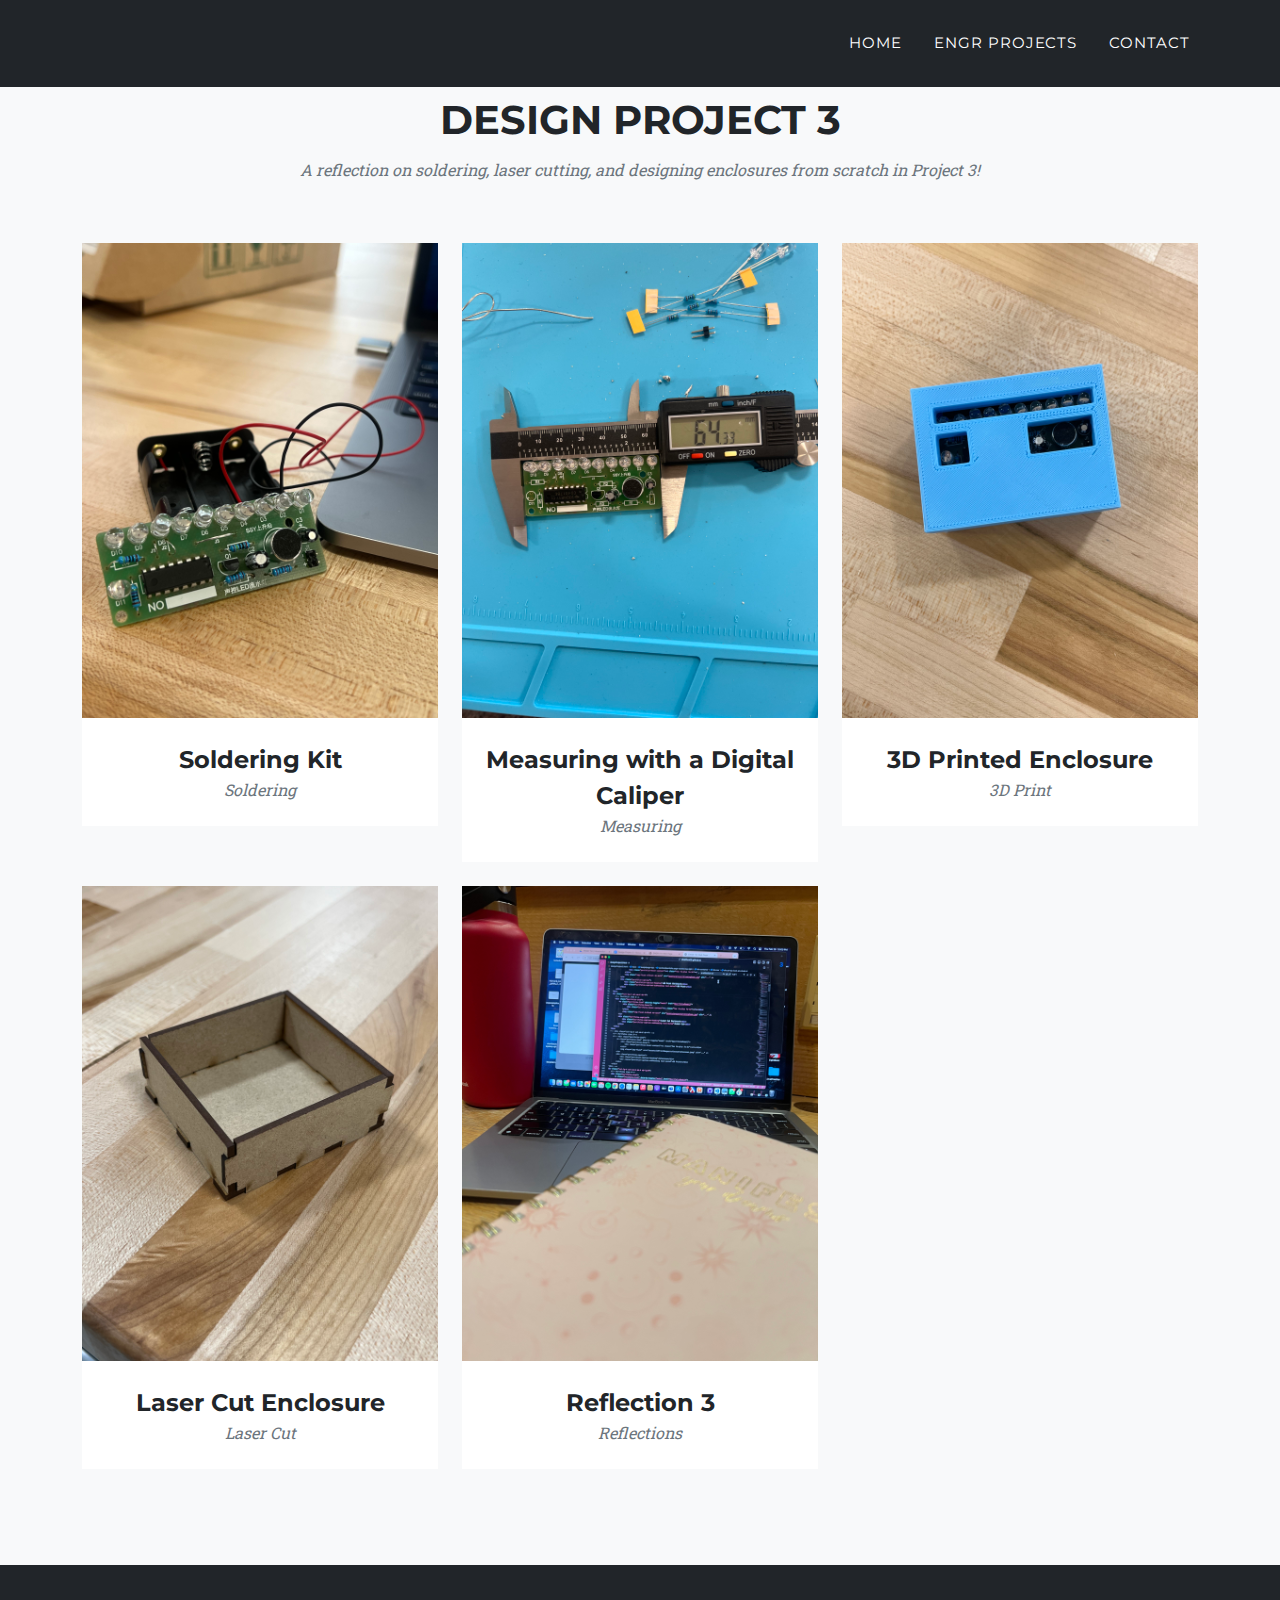
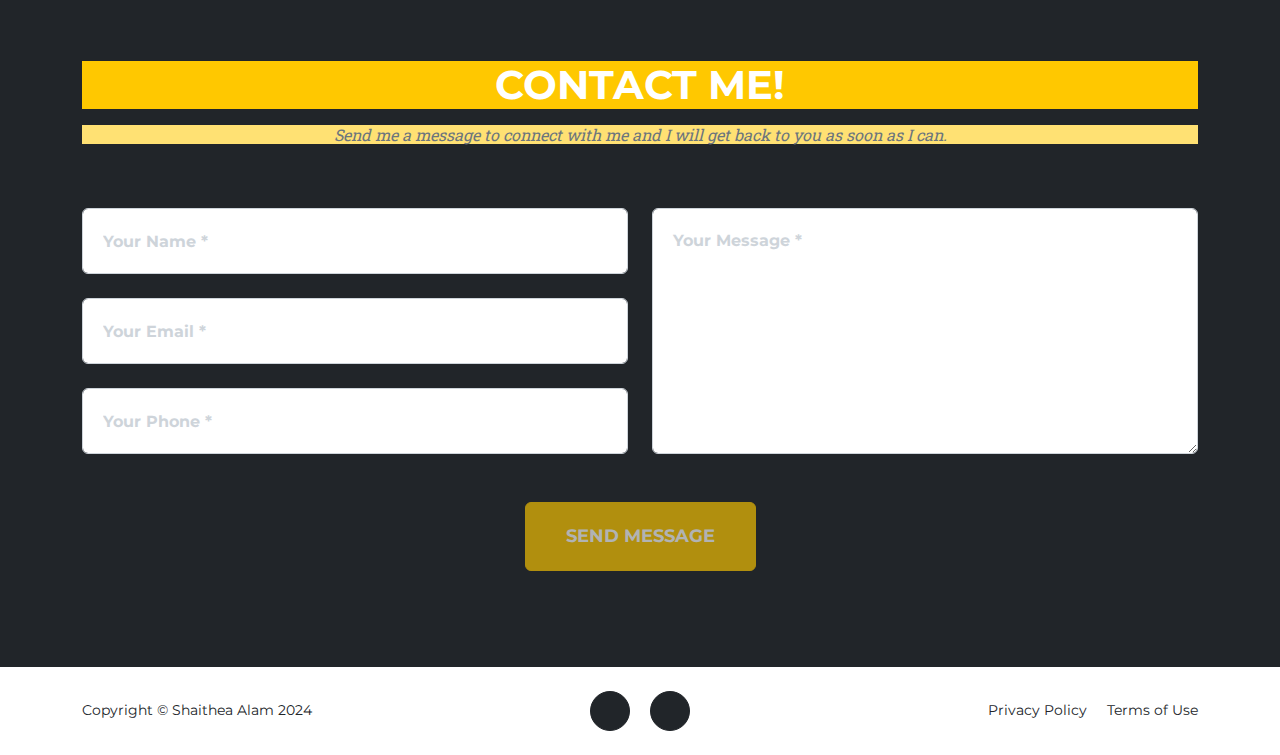
==== designProject3.html @ 8dd521aa "uploading Design Project 3 and reflection" ====
<!DOCTYPE html>
<html lang="en">

<head>
    <meta charset="utf-8" />
    <meta name="viewport" content="width=device-width, initial-scale=1, shrink-to-fit=no" />
    <meta name="description" content="" />
    <meta name="author" content="" />
    <title>ENGR 11A Web Page</title>
    <!-- Favicon-->
    <link rel="icon" type="image/x-icon" href="assets/favicon.ico" />
    <!-- Font Awesome icons (free version)-->
    <script src="https://use.fontawesome.com/releases/v6.3.0/js/all.js" crossorigin="anonymous"></script>
    <!-- Google fonts-->
    <link href="https://fonts.googleapis.com/css?family=Montserrat:400,700" rel="stylesheet" type="text/css" />
    <link href="https://fonts.googleapis.com/css?family=Roboto+Slab:400,100,300,700" rel="stylesheet" type="text/css" />
    <!-- Core theme CSS (includes Bootstrap)-->
    <link href="css/styles.css" rel="stylesheet" />
</head>

<body id="page-top">
    <!-- Navigation-->
    <nav class="navbar navbar-expand-lg navbar-dark fixed-top" id="mainNav" style="background-color:#212529">
        <div class="container">
            <!-- <a class="navbar-brand" href="#page-top"><img src="assets/img/navbar-logo.svg" alt="..."/></a> -->
            <a class="nameLogo nav-item nav-link" href="index.html">Shaithea Alam</a>
            <button class="navbar-toggler" type="button" data-bs-toggle="collapse" data-bs-target="#navbarResponsive"
                aria-controls="navbarResponsive" aria-expanded="false" aria-label="Toggle navigation">
                Menu
                <i class="fas fa-bars ms-1"></i>
            </button>
            <div class="collapse navbar-collapse" id="navbarResponsive">
                <ul class="navbar-nav text-uppercase ms-auto py-4 py-lg-0">
                    <li class="nav-item"><a class="nav-link" href="index.html">Home</a></li>
                    <li class="nav-item"><a class="nav-link" href="projectsPage.html">ENGR Projects</a></li>
                    <!-- <li class="nav-item"><a class="nav-link" href="#about">About</a></li> -->
                    <!-- <li class="nav-item"><a class="nav-link" href="#team">Team</a></li> -->
                    <li class="nav-item"><a class="nav-link" href="#contact">Contact</a></li>
                </ul>
            </div>
        </div>
    </nav>
    <!-- Masthead-->
    <!-- <header class="masthead"> -->
    <!-- <div class="container">
                <div class="masthead-subheading">Welcome To Shaithea's Page!</div>
                <div class="masthead-heading text-uppercase">It's Nice To Meet You</div>
                <a class="btn btn-primary btn-xl text-uppercase" href="#services">Learn More About Me!</a>
            </div> -->
    <!-- </header> -->

    <!-- Portfolio Grid-->
    <section class="page-section bg-light" id="portfolio">
        <div class="container">
            <div class="text-center">
                <h2 class="section-heading text-uppercase">Design Project 3</h2>
                <h3 class="section-subheading text-muted">A reflection on soldering, laser cutting, and designing
                    enclosures from scratch in Project 3!</h3>
            </div>
            <div class="row">
                <div class="col-lg-4 col-sm-6 mb-4">
                    <!-- Portfolio item 1-->
                    <div class="portfolio-item">
                        <a class="portfolio-link" data-bs-toggle="modal" href="#portfolioModal1">
                            <div class="portfolio-hover">
                                <div class="portfolio-hover-content"><i class="fas fa-plus fa-3x"></i></div>
                            </div>
                            <img class="img-fluid d-block mx-auto" src="assets/project3/solderedKit.jpeg" alt="..." />
                        </a>
                        <div class="portfolio-caption">
                            <div class="portfolio-caption-heading">Soldering Kit</div>
                            <div class="portfolio-caption-subheading text-muted">Soldering</div>
                        </div>
                    </div>
                </div>
                <div class="col-lg-4 col-sm-6 mb-4">
                    <!-- Portfolio item 3-->
                    <div class="portfolio-item">
                        <a class="portfolio-link" data-bs-toggle="modal" href="#portfolioModal3">
                            <div class="portfolio-hover">
                                <div class="portfolio-hover-content"><i class="fas fa-plus fa-3x"></i></div>
                            </div>
                            <img class="img-fluid" src="/assets/project3/kitLength.jpeg" alt="..." />
                        </a>
                        <div class="portfolio-caption">
                            <div class="portfolio-caption-heading">Measuring with a Digital Caliper</div>
                            <div class="portfolio-caption-subheading text-muted">Measuring</div>
                        </div>
                    </div>
                </div>
                <div class="col-lg-4 col-sm-6 mb-4">
                    <!-- Portfolio item 2-->
                    <div class="portfolio-item">
                        <a class="portfolio-link" data-bs-toggle="modal" href="#portfolioModal2">
                            <div class="portfolio-hover">
                                <div class="portfolio-hover-content"><i class="fas fa-plus fa-3x"></i></div>
                            </div>
                            <img class="img-fluid d-block mx-auto" src="assets/project3/3dBox.jpeg" alt="..." />
                        </a>
                        <div class="portfolio-caption">
                            <div class="portfolio-caption-heading">3D Printed Enclosure</div>
                            <div class="portfolio-caption-subheading text-muted">3D Print</div>
                        </div>
                    </div>
                </div>

                <div class="col-lg-4 col-sm-6 mb-4 mb-lg-0">
                    <!-- Portfolio item 4-->
                    <div class="portfolio-item">
                        <a class="portfolio-link" data-bs-toggle="modal" href="#portfolioModal4">
                            <div class="portfolio-hover">
                                <div class="portfolio-hover-content"><i class="fas fa-plus fa-3x"></i></div>
                            </div>
                            <img class="img-fluid" src="assets/project3/laserCutBox.jpeg" alt="..." />
                        </a>
                        <div class="portfolio-caption">
                            <div class="portfolio-caption-heading">Laser Cut Enclosure</div>
                            <div class="portfolio-caption-subheading text-muted">Laser Cut</div>
                        </div>
                    </div>
                </div>
                <div class="col-lg-4 col-sm-6 mb-4 mb-sm-0">
                    <!-- Portfolio item 5-->
                    <div class="portfolio-item">
                        <a class="portfolio-link" data-bs-toggle="modal" href="#portfolioModal5">
                            <div class="portfolio-hover">
                                <div class="portfolio-hover-content"><i class="fas fa-plus fa-3x"></i></div>
                            </div>
                            <img class="img-fluid" src="/assets/reflections3.jpeg" alt="..." />
                        </a>
                        <div class="portfolio-caption">
                            <div class="portfolio-caption-heading">Reflection 3</div>
                            <div class="portfolio-caption-subheading text-muted">Reflections</div>
                        </div>
                    </div>
                </div>
                <div class="col-lg-4 col-sm-6">
                    <!-- Portfolio item 6-->
                    <!-- <div class="portfolio-item">
                            <a class="portfolio-link" data-bs-toggle="modal" href="#portfolioModal6">
                                <div class="portfolio-hover">
                                    <div class="portfolio-hover-content"><i class="fas fa-plus fa-3x"></i></div>
                                </div>
                                <img class="img-fluid" src="/assets/comingSoon.jpg" alt="..." />
                            </a>
                            <div class="portfolio-caption">
                                <div class="portfolio-caption-heading">Stay Tuned!</div>
                                <div class="portfolio-caption-subheading text-muted">__________</div>
                            </div>
                        </div> -->
                </div>
            </div>
        </div>
    </section>


    <!-- About-->
    <!-- <section class="page-section" id="about">
            <div class="container">
                <div class="text-center">
                    <h2 class="section-heading text-uppercase">About</h2>
                    <h3 class="section-subheading text-muted">Lorem ipsum dolor sit amet consectetur.</h3>
                </div>
                <ul class="timeline">
                    <li>
                        <div class="timeline-image"><img class="rounded-circle img-fluid" src="assets/img/about/1.jpg" alt="..." /></div>
                        <div class="timeline-panel">
                            <div class="timeline-heading">
                                <h4>2009-2011</h4>
                                <h4 class="subheading">Our Humble Beginnings</h4>
                            </div>
                            <div class="timeline-body"><p class="text-muted">Lorem ipsum dolor sit amet, consectetur adipisicing elit. Sunt ut voluptatum eius sapiente, totam reiciendis temporibus qui quibusdam, recusandae sit vero unde, sed, incidunt et ea quo dolore laudantium consectetur!</p></div>
                        </div>
                    </li>
                    <li class="timeline-inverted">
                        <div class="timeline-image"><img class="rounded-circle img-fluid" src="assets/img/about/2.jpg" alt="..." /></div>
                        <div class="timeline-panel">
                            <div class="timeline-heading">
                                <h4>March 2011</h4>
                                <h4 class="subheading">An Agency is Born</h4>
                            </div>
                            <div class="timeline-body"><p class="text-muted">Lorem ipsum dolor sit amet, consectetur adipisicing elit. Sunt ut voluptatum eius sapiente, totam reiciendis temporibus qui quibusdam, recusandae sit vero unde, sed, incidunt et ea quo dolore laudantium consectetur!</p></div>
                        </div>
                    </li>
                    <li>
                        <div class="timeline-image"><img class="rounded-circle img-fluid" src="assets/img/about/3.jpg" alt="..." /></div>
                        <div class="timeline-panel">
                            <div class="timeline-heading">
                                <h4>December 2015</h4>
                                <h4 class="subheading">Transition to Full Service</h4>
                            </div>
                            <div class="timeline-body"><p class="text-muted">Lorem ipsum dolor sit amet, consectetur adipisicing elit. Sunt ut voluptatum eius sapiente, totam reiciendis temporibus qui quibusdam, recusandae sit vero unde, sed, incidunt et ea quo dolore laudantium consectetur!</p></div>
                        </div>
                    </li>
                    <li class="timeline-inverted">
                        <div class="timeline-image"><img class="rounded-circle img-fluid" src="assets/img/about/4.jpg" alt="..." /></div>
                        <div class="timeline-panel">
                            <div class="timeline-heading">
                                <h4>July 2020</h4>
                                <h4 class="subheading">Phase Two Expansion</h4>
                            </div>
                            <div class="timeline-body"><p class="text-muted">Lorem ipsum dolor sit amet, consectetur adipisicing elit. Sunt ut voluptatum eius sapiente, totam reiciendis temporibus qui quibusdam, recusandae sit vero unde, sed, incidunt et ea quo dolore laudantium consectetur!</p></div>
                        </div>
                    </li>
                    <li class="timeline-inverted">
                        <div class="timeline-image">
                            <h4>
                                Be Part
                                <br />
                                Of Our
                                <br />
                                Story!
                            </h4>
                        </div>
                    </li>
                </ul>
            </div>
        </section> -->
    <!-- Team-->
    <!-- <section class="page-section bg-light" id="team">
            <div class="container">
                <div class="text-center">
                    <h2 class="section-heading text-uppercase">Our Amazing Team</h2>
                    <h3 class="section-subheading text-muted">Lorem ipsum dolor sit amet consectetur.</h3>
                </div>
                <div class="row">
                    <div class="col-lg-4">
                        <div class="team-member">
                            <img class="mx-auto rounded-circle" src="assets/img/team/1.jpg" alt="..." />
                            <h4>Parveen Anand</h4>
                            <p class="text-muted">Lead Designer</p>
                            <a class="btn btn-dark btn-social mx-2" href="#!" aria-label="Parveen Anand Twitter Profile"><i class="fab fa-twitter"></i></a>
                            <a class="btn btn-dark btn-social mx-2" href="#!" aria-label="Parveen Anand Facebook Profile"><i class="fab fa-facebook-f"></i></a>
                            <a class="btn btn-dark btn-social mx-2" href="#!" aria-label="Parveen Anand LinkedIn Profile"><i class="fab fa-linkedin-in"></i></a>
                        </div>
                    </div>
                    <div class="col-lg-4">
                        <div class="team-member">
                            <img class="mx-auto rounded-circle" src="assets/img/team/2.jpg" alt="..." />
                            <h4>Diana Petersen</h4>
                            <p class="text-muted">Lead Marketer</p>
                            <a class="btn btn-dark btn-social mx-2" href="#!" aria-label="Diana Petersen Twitter Profile"><i class="fab fa-twitter"></i></a>
                            <a class="btn btn-dark btn-social mx-2" href="#!" aria-label="Diana Petersen Facebook Profile"><i class="fab fa-facebook-f"></i></a>
                            <a class="btn btn-dark btn-social mx-2" href="#!" aria-label="Diana Petersen LinkedIn Profile"><i class="fab fa-linkedin-in"></i></a>
                        </div>
                    </div>
                    <div class="col-lg-4">
                        <div class="team-member">
                            <img class="mx-auto rounded-circle" src="assets/img/team/3.jpg" alt="..." />
                            <h4>Larry Parker</h4>
                            <p class="text-muted">Lead Developer</p>
                            <a class="btn btn-dark btn-social mx-2" href="#!" aria-label="Larry Parker Twitter Profile"><i class="fab fa-twitter"></i></a>
                            <a class="btn btn-dark btn-social mx-2" href="#!" aria-label="Larry Parker Facebook Profile"><i class="fab fa-facebook-f"></i></a>
                            <a class="btn btn-dark btn-social mx-2" href="#!" aria-label="Larry Parker LinkedIn Profile"><i class="fab fa-linkedin-in"></i></a>
                        </div>
                    </div>
                </div>
                <div class="row">
                    <div class="col-lg-8 mx-auto text-center"><p class="large text-muted">Lorem ipsum dolor sit amet, consectetur adipisicing elit. Aut eaque, laboriosam veritatis, quos non quis ad perspiciatis, totam corporis ea, alias ut unde.</p></div>
                </div>
            </div>
        </section> -->


    <!-- Clients-->
    <!-- <div class="py-5">
            <div class="container">
                <div class="row align-items-center">
                    <div class="col-md-3 col-sm-6 my-3">
                        <a href="#!"><img class="img-fluid img-brand d-block mx-auto" src="assets/img/logos/microsoft.svg" alt="..." aria-label="Microsoft Logo" /></a>
                    </div>
                    <div class="col-md-3 col-sm-6 my-3">
                        <a href="#!"><img class="img-fluid img-brand d-block mx-auto" src="assets/img/logos/google.svg" alt="..." aria-label="Google Logo" /></a>
                    </div>
                    <div class="col-md-3 col-sm-6 my-3">
                        <a href="#!"><img class="img-fluid img-brand d-block mx-auto" src="assets/img/logos/facebook.svg" alt="..." aria-label="Facebook Logo" /></a>
                    </div>
                    <div class="col-md-3 col-sm-6 my-3">
                        <a href="#!"><img class="img-fluid img-brand d-block mx-auto" src="assets/img/logos/ibm.svg" alt="..." aria-label="IBM Logo" /></a>
                    </div>
                </div>
            </div>
        </div> -->
    <!-- Contact-->
    <section class="page-section" id="contact">
        <div class="container">
            <div class="text-center">
                <h2 class="section-heading text-uppercase" style="background-color: #ffc800">Contact Me!</h2>
                <h3 class="section-subheading text-muted" style="background-color: #FFE173">Send me a message to connect
                    with me and I will get back to you as soon as I can.</h3>
            </div>
            <!-- * * * * * * * * * * * * * * *-->
            <!-- * * SB Forms Contact Form * *-->
            <!-- * * * * * * * * * * * * * * *-->
            <!-- This form is pre-integrated with SB Forms.-->
            <!-- To make this form functional, sign up at-->
            <!-- https://startbootstrap.com/solution/contact-forms-->
            <!-- to get an API token!-->
            <form id="contactForm" data-sb-form-api-token="API_TOKEN">
                <div class="row align-items-stretch mb-5">
                    <div class="col-md-6">
                        <div class="form-group">
                            <!-- Name input-->
                            <input class="form-control" id="name" type="text" placeholder="Your Name *"
                                data-sb-validations="required" />
                            <div class="invalid-feedback" data-sb-feedback="name:required">A name is required.</div>
                        </div>
                        <div class="form-group">
                            <!-- Email address input-->
                            <input class="form-control" id="email" type="email" placeholder="Your Email *"
                                data-sb-validations="required,email" />
                            <div class="invalid-feedback" data-sb-feedback="email:required">An email is required.</div>
                            <div class="invalid-feedback" data-sb-feedback="email:email">Email is not valid.</div>
                        </div>
                        <div class="form-group mb-md-0">
                            <!-- Phone number input-->
                            <input class="form-control" id="phone" type="tel" placeholder="Your Phone *"
                                data-sb-validations="required" />
                            <div class="invalid-feedback" data-sb-feedback="phone:required">A phone number is required.
                            </div>
                        </div>
                    </div>
                    <div class="col-md-6">
                        <div class="form-group form-group-textarea mb-md-0">
                            <!-- Message input-->
                            <textarea class="form-control" id="message" placeholder="Your Message *"
                                data-sb-validations="required"></textarea>
                            <div class="invalid-feedback" data-sb-feedback="message:required">A message is required.
                            </div>
                        </div>
                    </div>
                </div>
                <!-- Submit success message-->
                <!---->
                <!-- This is what your users will see when the form-->
                <!-- has successfully submitted-->
                <div class="d-none" id="submitSuccessMessage">
                    <div class="text-center text-white mb-3">
                        <div class="fw-bolder">Form submission successful!</div>
                        To activate this form, sign up at
                        <br />
                        <a
                            href="https://startbootstrap.com/solution/contact-forms">https://startbootstrap.com/solution/contact-forms</a>
                    </div>
                </div>
                <!-- Submit error message-->
                <!---->
                <!-- This is what your users will see when there is-->
                <!-- an error submitting the form-->
                <div class="d-none" id="submitErrorMessage">
                    <div class="text-center text-danger mb-3">Error sending message!</div>
                </div>
                <!-- Submit Button-->
                <div class="text-center"><button class="btn btn-primary btn-xl text-uppercase disabled"
                        id="submitButton" type="submit">Send Message</button></div>
            </form>
        </div>
    </section>
    <!-- Footer-->
    <footer class="footer py-4">
        <div class="container">
            <div class="row align-items-center">
                <div class="col-lg-4 text-lg-start">Copyright &copy; Shaithea Alam 2024</div>
                <div class="col-lg-4 my-3 my-lg-0">
                    <a class="btn btn-dark btn-social mx-2" href="https://github.com/shaithea05" aria-label="Twitter"><i
                            class="fab fa-github"></i></a>
                    <!-- <a class="btn btn-dark btn-social mx-2" href="#!" aria-label="Facebook"><i class="fab fa-facebook-f"></i></a> -->
                    <a class="btn btn-dark btn-social mx-2" href="https://www.linkedin.com/in/shaithea"
                        aria-label="LinkedIn"><i class="fab fa-linkedin-in"></i></a>
                </div>
                <div class="col-lg-4 text-lg-end">
                    <a class="link-dark text-decoration-none me-3" href="#!">Privacy Policy</a>
                    <a class="link-dark text-decoration-none" href="#!">Terms of Use</a>
                </div>
            </div>
        </div>
    </footer>


    <!-- Portfolio Modals-->
    <!-- Portfolio item 1 modal popup-->
    <div class="portfolio-modal modal fade" id="portfolioModal1" tabindex="-1" role="dialog" aria-hidden="true">
        <div class="modal-dialog">
            <div class="modal-content">
                <div class="close-modal" data-bs-dismiss="modal"><img src="assets/img/close-icon.svg"
                        alt="Close modal" /></div>
                <div class="container">
                    <div class="row justify-content-center">
                        <div class="col-lg-8">
                            <div class="modal-body">
                                <!-- Project details-->
                                <h2 class="text-uppercase">Soldering an Electronics Kit</h2>
                                <p class="item-intro text-muted">Project 3 - Enclosures from Scratch</p>
                                <img class="img-fluid d-block mx-auto" src="/assets/project3/solderedKit.jpeg"
                                    alt="..." />
                                <p>
                                    The goal of this project was to build a Colorful LED Light and measure it to design
                                    two different enclosures for it. The first would be a 3D print enclosure and the
                                    second would be a laser cut enclosure. Both enclosures allow access to THREE key
                                    features: seeing the lights, allowing the microphone to hear, and access to change
                                    the batteries. Although my kit did not end up working, this was my first time
                                    soldering and it was really interesting to see how precise you have to be with the
                                    kit as the pieces are all very small
                                </p>
                                <img class="img-fluid d-block mx-auto" src="/assets/project3/solderingKit.png"
                                    alt="..." />
                                <p>
                                    These are all of the pieces that I had to solder together to make the Colorful LED
                                    Light kit. The following items were included in the kit:
                                    <li> 1 2M Resistor </li>
                                    <li>2 20K Resistors</li>
                                    <li>2 470R Resistors</li>
                                    <li> 1 Microphone</li>
                                    <li> 3 Jumper Lines</li>
                                    <li>12 LED Lights</li>
                                    <li> 1 CD4017 Chip</li>
                                    <li> 1 S9014</li>
                                    <li> 1 100UF Capacitor </li>
                                    <li>1 1UF Capacitor </li>
                                    <li>1 PCB Board</li>
                                </p>
                                <img class="img-fluid d-block mx-auto" src="/assets/project3/beginningKit.jpeg"
                                    alt="..." />
                                <p>
                                    In the image above you can see the soldering set up that I set up to work with. I
                                    took out the main pieces of the kit that I was going to begin working with onto my
                                    rubber plate, and had the soldering iron to my right with the vents above me. I kept
                                    the brass solder scouring pad under the holder for easy access and had the actual
                                    solder on my left side. This setup made it easy for me to hold the solder on one
                                    side of the component’s wire and the soldering iron with a lot of solder on the
                                    other side to solder the piece with the PCB Board.
                                </p>
                                <img class="img-fluid d-block mx-auto" src="/assets/project3/startedWithLights.jpeg"
                                    alt="..." />
                                <p>
                                    I started my soldering journey with the lights. It was difficult for me to solder as
                                    it was my first time. I thought that I would get the hang of it, but it was much
                                    more difficult than I had expected. There were many times where I had to clean up
                                    the iron because I had kept the solder on it for too long and/or too much solder had
                                    gotten onto it.
                                </p>
                                <img class="img-fluid d-block mx-auto" src="/assets/project3/solderingLights.jpeg"
                                    alt="..." />
                                <p>
                                    My soldering was not great, but each of the components were separated and most of
                                    them had not burnt the circuit at this point.
                                </p>
                                <img class="img-fluid d-block mx-auto" src="/assets/project3/solderingGlob.jpeg"
                                    alt="..." />
                                <p>
                                    There were many components that I had accidentally soldered together—as you can see
                                    on the left side of the PCB board in the image above—, but I was able to use the
                                    “remover” to properly separate the pieces afterwards. By the end of the soldering,
                                    there were a few parts of the board that I had burnt, but there were also some
                                    really well done parts that looked like tiny Hershey’s Kisses.
                                    Even though my kit did not work—probably due to the burning while I was soldering—it
                                    was really fun to learn how to solder and it is something that I would definitely
                                    enjoy trying again!
                                </p>

                                <ul class="list-inline">
                                    <li>
                                        <strong>Date:</strong>
                                        February 16, 2024
                                    </li>
                                    <li>
                                        <strong>Link to Electronics Kit:</strong>
                                        <a href="https://qr04.cn/BpVbkX">
                                            Electronics Kit
                                        </a>
                                    </li>
                                </ul>
                                <button class="btn btn-primary btn-xl text-uppercase" data-bs-dismiss="modal"
                                    type="button">
                                    <i class="fas fa-xmark me-1"></i>
                                    Close Project
                                </button>
                            </div>
                        </div>
                    </div>
                </div>
            </div>
        </div>
    </div>

    <!-- Portfolio item 3 modal popup-->
    <div class="portfolio-modal modal fade" id="portfolioModal3" tabindex="-1" role="dialog" aria-hidden="true">
        <div class="modal-dialog">
            <div class="modal-content">
                <div class="close-modal" data-bs-dismiss="modal"><img src="assets/img/close-icon.svg"
                        alt="Close modal" /></div>
                <div class="container">
                    <div class="row justify-content-center">
                        <div class="col-lg-8">
                            <div class="modal-body">
                                <!-- Project details-->
                                <h2 class="text-uppercase">Measuring with a Digital Caliper</h2>
                                <p class="item-intro text-muted">Project 3 - Enclosures from Scratch</p>
                                <p>
                                    Once I had completed soldering the Colorful LED Light kit, I used a digital caliper
                                    to measure the dimensions of the kit and the battery holder. I have included all of
                                    the images of the dimensions that I measured below—this includes the length, width,
                                    and height of both the electronics kit and the battery holder. This was my first
                                    time using a digital caliper and it took a little while to get used to the mechanics
                                    of it, but once I got it, it was relatively easy to measure. After measuring all of
                                    the dimensions of the electronics kit and the battery holder, I moved onto my
                                    notebook to create my sketches which you will see within the respective enclosures.
                                    When creating my measurements for the enclosures I made sure to round the
                                    measurements up and increase the dimensions by 3mm on both sides of the length and
                                    width, so I had an increase of 6mm in total.
                                </p>
                                <img class="img-fluid d-block mx-auto" src="/assets/project3/kitLength.jpeg"
                                    alt="..." />
                                <p>

                                </p>
                                <img class="img-fluid d-block mx-auto" src="/assets/project3/kitWidth.jpeg" alt="..." />
                                <p>

                                </p>
                                <img class="img-fluid d-block mx-auto" src="/assets/project3/kitHeight.jpeg"
                                    alt="..." />
                                <p>

                                </p>
                                <img class="img-fluid d-block mx-auto" src="/assets/project3/batteryLength.jpeg"
                                    alt="..." />
                                <p>

                                </p>
                                <img class="img-fluid d-block mx-auto" src="/assets/project3/batteryWidth.jpeg"
                                    alt="..." />
                                <p>

                                </p>
                                <img class="img-fluid d-block mx-auto" src="/assets/project3/batteryHeight.jpeg"
                                    alt="..." />
                                <p>

                                </p>
                                <ul class="list-inline">
                                    <li>
                                        <strong>Date:</strong>
                                        January 24, 2024
                                    </li>
                                    <li>
                                        <strong>Category:</strong>
                                        3D Printing Basics
                                    </li>
                                </ul>
                                <button class="btn btn-primary btn-xl text-uppercase" data-bs-dismiss="modal"
                                    type="button">
                                    <i class="fas fa-xmark me-1"></i>
                                    Close Project
                                </button>
                            </div>
                        </div>
                    </div>
                </div>
            </div>
        </div>
    </div>

    <!-- Portfolio item 2 modal popup-->
    <div class="portfolio-modal modal fade" id="portfolioModal2" tabindex="-1" role="dialog" aria-hidden="true">
        <div class="modal-dialog">
            <div class="modal-content">
                <div class="close-modal" data-bs-dismiss="modal"><img src="assets/img/close-icon.svg"
                        alt="Close modal" /></div>
                <div class="container">
                    <div class="row justify-content-center">
                        <div class="col-lg-8">
                            <div class="modal-body">
                                <!-- Project details-->
                                <h2 class="text-uppercase">3D Printed Enclosure</h2>
                                <p class="item-intro text-muted">Project 3 - Enclosures from Scratch</p>
                                <img class="img-fluid d-block mx-auto" src="/assets/project3/3dBox.jpeg" alt="..." />
                                <p>
                                    This is an image of my final 3D printed enclosure for my Colorful LED Light kit. It
                                    was my first time creating a design from scratch that was based on measurements, and
                                    it was actually much more difficult than I had anticipated. This was my third print
                                    as the first print did not properly print, and the second print did not properly
                                    close due to miscalculated measurements. There are a few things that I would have
                                    done differently like having a larger fit along with a different design for my
                                    enclosure, but I was happy with my final result as it was able to close and
                                    everything fit well inside. Although my design gets the job done, if given more time
                                    I would have changed the aesthetics of it, and some of the functionality to increase
                                    ease of use. I also dropped my enclosure and a piece chipped off on the side.
                                </p>
                                <img class="img-fluid d-block mx-auto" src="/assets/project3/topofBoxSketch.jpeg"
                                    alt="..." />
                                <p>
                                </p>
                                <img class="img-fluid d-block mx-auto" src="/assets/project3/baseOfBoxSketch.jpeg"
                                    alt="..." />
                                <p>
                                    The sketches for this enclosure were designed to hold the electronic kit with the
                                    batteries underneath. Using a digital caliper, I measured the dimensions of the
                                    electronic kit, and then to accommodate potential variations and provide a snug fit
                                    with the
                                    snap fitting closure,
                                    I added 3 mm to each side of the enclosure dimensions in the sketch. I could have
                                    used a smaller measurement however, the extra margin
                                    accounts for any print tolerances but also makes sure there is a comfortable and
                                    secure fit for the kit and batteries within the 3D printed enclosure. </p>
                                <img class="img-fluid d-block mx-auto" src="/assets/project3/topDesign.png" alt="..." />
                                <p>
                                    This is a screenshot of the lid design that I made on Fusion360. This final design
                                    had an opening strip for the lights, along with two other rectangular shaped holes
                                    for other parts of the electronics kit to be visible. One of the most challenging
                                    parts of creating this design was aligning the openings with the kit so I made sure
                                    to estimate larger instead of smaller.
                                </p>
                                <img class="img-fluid d-block mx-auto" src="/assets/project3/bottomDesign.png"
                                    alt="..." />
                                <p>
                                    In this screenshot of the base of the design, you can see the bottom part of the
                                    snap fitting closure that I used to make sure this enclosure would close. This was
                                    my first time working with snap fitting closures but I watched a few youtube
                                    tutorials and was able to properly complete this design. There was a lot of trial
                                    and error when creating the closure, but after a few prints I was able to snap the
                                    top and bottom together.
                                </p>
                                <img class="img-fluid d-block mx-auto" src="/assets/project3/topSliced2.png"
                                    alt="..." />
                                <p>
                                    This is a screenshot of the top of the enclosure sliced in PrusaSlicer. As you can
                                    see, for my final print I flipped the design on its top so that it would have a
                                    stable base and not mis-print like my first attempt. I used the “Place on Face”
                                    feature to rotate the object and make sure that it would print on its top side and
                                    on the plate (instead of above it).
                                </p>
                                <img class="img-fluid d-block mx-auto" src="/assets/project3/baseSliced.png"
                                    alt="..." />
                                <p>
                                    This image shows the final base of the enclosure sliced in PrusaSlicer. This part
                                    was pretty simple once I had the design down. I was a little worried about the snap
                                    fitting closure, but based on my second print I knew that there was a better chance
                                    of it working properly than not.
                                </p>
                                <img class="img-fluid d-block mx-auto" src="/assets/project3/3DprinterSettings.png"
                                    alt="..." />
                                <p>
                                    I used the settings shown above for both parts of the 3D printed enclosure. The
                                    final print was not as clean as I would have liked. There were a lot of gaps in the
                                    top layer, specifically between the infill and the outline, so if I were to print
                                    this again I would change the print settings to be a little slower in order to
                                    minimize the gaps.
                                </p>


                                <img class="img-fluid d-block mx-auto" src="/assets/project3/firstPrint.jpeg"
                                    alt="..." />
                                <p>
                                    This is my first print which was incomplete. I printed both pieces of my enclosure
                                    together, but I had the base piece on its bottom and the top piece on its bottom.
                                    This made the print difficult as the machine was printing from the perimeter instead
                                    of the top which had a base structure. Part way through the print I noticed that the
                                    3D printer was only working on the base piece and had completely miscalibrated its
                                    height with the top piece and was no longer able to print it properly. Based on this
                                    initial print, I knew to adjust my next print to lay on the top part of the top
                                    piece to have a stronger base for the print to make sure the printer would not stop
                                    extruding part way through the print.
                                </p>

                                <img class="img-fluid d-block mx-auto" src="/assets/project3/secondPrint.jpeg"
                                    alt="..." />
                                <p>
                                    The image above shows my second print which was able to completely print; however,
                                    the box did not close properly as I had only increased the 3mm measurement on one
                                    side of each dimension instead of both sides, which would have been a 6mm increase.
                                    The kit itself also did not fit through the top piece as there was one component
                                    that could not get through since I had forgotten to dedicate a hole for it. Based on
                                    this design, I increased the dimensions of my design and added another hole to my
                                    design, then I began my final print.
                                </p>

                                <ul class="list-inline">
                                    <li>
                                        <strong>Date:</strong>
                                        February 26, 2024
                                    </li>
                                    <li>
                                        <strong>3D Printer Model:</strong>
                                        <a
                                            href="https://www.prusa3d.com/product/original-prusa-mini-semi-assembled-3d-printer-4/">
                                            Prusa Mini+
                                        </a>
                                    </li>
                                </ul>
                                <button class="btn btn-primary btn-xl text-uppercase" data-bs-dismiss="modal"
                                    type="button">
                                    <i class="fas fa-xmark me-1"></i>
                                    Close Project
                                </button>
                            </div>
                        </div>
                    </div>
                </div>
            </div>
        </div>
    </div>

    <!-- Portfolio item 4 modal popup-->
    <div class="portfolio-modal modal fade" id="portfolioModal4" tabindex="-1" role="dialog" aria-hidden="true">
        <div class="modal-dialog">
            <div class="modal-content">
                <div class="close-modal" data-bs-dismiss="modal"><img src="assets/img/close-icon.svg"
                        alt="Close modal" /></div>
                <div class="container">
                    <div class="row justify-content-center">
                        <div class="col-lg-8">
                            <div class="modal-body">
                                <!-- Project details-->
                                <h2 class="text-uppercase">Laser Cut Enclosure</h2>
                                <p class="item-intro text-muted">Project 3 - Enclosures from Scratch</p>
                                <img class="img-fluid d-block mx-auto" src="assets/project3/laserCutBox.jpeg"
                                    alt="..." />
                                <p>
                                    This is my final laser cut enclosure. It is a lot larger than what I had originally
                                    planned in my sketches but I am glad that I was able to get it done. Throughout this
                                    part of the project I had a lot of trouble creating my design on Fusion
                                    360—specifically with the equal tool. My electronic kit fits into the enclosure, but
                                    it is definitely very roomy. I realized much later that for me it was easier to use
                                    my sketches and some math to size the finger joints and translate that into Fusion
                                    360 afterwards, instead of trying to randomly pick values that I would have to make
                                    equal using the provided tool. I enjoyed making the laser cut design more than the
                                    3D print, so I hope to be able to better understand how to make more designs to
                                    laser cut before completing this class!
                                </p>
                                <img class="img-fluid d-block mx-auto" src="assets/project3/laserBoxSketch.jpeg"
                                    alt="..." />
                                <p>
                                    This is the sketch that I made for my laser cut design. I initially thought I would
                                    use my previous sketch from the 3D print design, but it was difficult for me to
                                    imagine the finger joints being placed in those sketches. After a few tries of
                                    making the design, I created this sketch and it was really helpful when I was in the
                                    design process because it allowed me to have the correct measurements each step of
                                    the way. It was extremely frustrating for the lines to become unequal as I continued
                                    building my design every single time, and even though I do not have the screenshots
                                    of the many many MANY failed attempts that I had trying to create this design, this
                                    part of the project took the most amount of time for me.
                                </p>
                                <img class="img-fluid d-block mx-auto"
                                    src="assets/project3/laserBoxDesignScreenshot.png" alt="..." />
                                <img class="img-fluid d-block mx-auto" src="assets/project3/fusion360LaserCutBox.png"
                                    alt="..." />
                                <p>
                                    These are some images of my final laser cut design in Fusion360. As I stated
                                    earlier, it took a long arduous process to get to this stage, but I’m glad I was
                                    able to. I started with the base sketch and created finger joints on the x-axis. I
                                    followed the tutorial as best as I could and made construction lines from the
                                    rectangular finger joints to each side. Once I had one side done, I mirrored it
                                    across to the other side of the x-axis, and repeated this process for the y-axis.
                                    Once I had the base of the laser cut done, I moved onto making the side pieces. I
                                    projected the fingerjoints and made sure to properly use the negatives to make a
                                    side that would snap into place with the base. Once I had the base done, I created
                                    the left side finger joints by repeating the previous process that I did on the base
                                    with the designated measurements, and then I repeated that whole process again for
                                    each of the sides.
                                </p>
                                <img class="img-fluid d-block mx-auto" src="assets/project3/ssOfLaserCut.png"
                                    alt="..." />
                                <p>
                                    Once I completed my design, I exported each of the faces of the design and then
                                    imported them into LightBurn. I had some complications with LightBurn where along
                                    with my designs, the construction lines translated through when they were not
                                    supposed to. Since laser cutting uses negatives and cuts where lines are made, I did
                                    not want to risk keeping all of the lines and instead deleted them to end up with
                                    the final product above.
                                </p>
                                <img class="img-fluid d-block mx-auto" src="assets/project3/laserCutProcess.jpeg"
                                    alt="..." />
                                <p>
                                    This is a photograph of the laser cutting process, and I thought it was really cool
                                    to see how fast the laser cutter worked. I had never seen one prior to this but it
                                    looked super interesting how you could see the small flame that was making the
                                    incisions. There were a lot of precautionary steps to get started, but that makes
                                    sense for the danger that could be associated with not following procedures with a
                                    machine like this. If I had the time to remake my design, I would definitely adjust
                                    the sizing of my enclosure. I also think that I would like to come up with a
                                    different design that isn’t just a box to hold the pieces. Overall, this experience
                                    was really exciting, and I’m excited to hopefully spend more time laser cutting.
                                </p>

                                <ul class="list-inline">
                                    <li>
                                        <strong>Date:</strong>
                                        March 01, 2024
                                    </li>
                                </ul>
                                <button class="btn btn-primary btn-xl text-uppercase" data-bs-dismiss="modal"
                                    type="button">
                                    <i class="fas fa-xmark me-1"></i>
                                    Close Project
                                </button>
                            </div>
                        </div>
                    </div>
                </div>
            </div>
        </div>
    </div>
    <!-- Portfolio item 5 modal popup-->
    <div class="portfolio-modal modal fade" id="portfolioModal5" tabindex="-1" role="dialog" aria-hidden="true">
        <div class="modal-dialog">
            <div class="modal-content">
                <div class="close-modal" data-bs-dismiss="modal"><img src="assets/img/close-icon.svg"
                        alt="Close modal" /></div>
                <div class="container">
                    <div class="row justify-content-center">
                        <div class="col-lg-8">
                            <div class="modal-body">
                                <!-- Project details-->
                                <h2 class="text-uppercase">Reflection #3</h2>
                                <p class="item-intro text-muted">Reflection on my enclosures.</p>
                                <img class="img-fluid d-block mx-auto" src="assets/reflections3.jpeg" alt="..." />
                                <p>
                                    This project was really interesting to do as it provided a lot of valuable
                                    experience into measuring something and translating those real-life measurements
                                    into a design; however, it was also extremely difficult as a first timer. I
                                    definitely enjoyed the sketching process more than actually using Fusion 360, I also
                                    think that for my future projects I would want to use more time sketching to make
                                    the design process easier for me. I think that the blueprint is super important, and
                                    I would want to try out a few different designs so that I can see what may work and
                                    may not work rather than sticking to exactly what I know would work. I expected to
                                    really enjoy doing a project like this which can be translated to the real-world,
                                    but by going through this process I realized how difficult it actually is—especially
                                    without knowing the software well. Even though it was a difficult process, I ended
                                    up really like it once I got the hang of it and would love to do something like this
                                    again!
                                </p>
                                <ul class="list-inline">
                                    <li>
                                        <strong>Date:</strong>
                                        March 01, 2024
                                    </li>
                                    <li>
                                        <strong>Category:</strong>
                                        Reflections
                                    </li>
                                </ul>
                                <button class="btn btn-primary btn-xl text-uppercase" data-bs-dismiss="modal"
                                    type="button">
                                    <i class="fas fa-xmark me-1"></i>
                                    Close Project
                                </button>
                            </div>
                        </div>
                    </div>
                </div>
            </div>
        </div>
    </div>
    <!-- Portfolio item 6 modal popup-->
    <div class="portfolio-modal modal fade" id="portfolioModal6" tabindex="-1" role="dialog" aria-hidden="true">
        <div class="modal-dialog">
            <div class="modal-content">
                <div class="close-modal" data-bs-dismiss="modal"><img src="assets/img/close-icon.svg"
                        alt="Close modal" /></div>
                <div class="container">
                    <div class="row justify-content-center">
                        <div class="col-lg-8">
                            <div class="modal-body">
                                <!-- Project details-->
                                <h2 class="text-uppercase">Project Name</h2>
                                <p class="item-intro text-muted">Lorem ipsum dolor sit amet consectetur.</p>
                                <img class="img-fluid d-block mx-auto" src="assets/img/portfolio/6.jpg" alt="..." />
                                <p>Use this area to describe your project. Lorem ipsum dolor sit amet, consectetur
                                    adipisicing elit. Est blanditiis dolorem culpa incidunt minus dignissimos deserunt
                                    repellat aperiam quasi sunt officia expedita beatae cupiditate, maiores repudiandae,
                                    nostrum, reiciendis facere nemo!</p>
                                <ul class="list-inline">
                                    <li>
                                        <strong>Client:</strong>
                                        Window
                                    </li>
                                    <li>
                                        <strong>Category:</strong>
                                        Photography
                                    </li>
                                </ul>
                                <button class="btn btn-primary btn-xl text-uppercase" data-bs-dismiss="modal"
                                    type="button">
                                    <i class="fas fa-xmark me-1"></i>
                                    Close Project
                                </button>
                            </div>
                        </div>
                    </div>
                </div>
            </div>
        </div>
    </div>
    <!-- Bootstrap core JS-->
    <script src="https://cdn.jsdelivr.net/npm/bootstrap@5.2.3/dist/js/bootstrap.bundle.min.js"></script>
    <!-- Core theme JS-->
    <script src="js/scripts.js"></script>
    <!-- * * * * * * * * * * * * * * * * * * * * * * * * * * * * * * * * * * * * * * * *-->
    <!-- * *                               SB Forms JS                               * *-->
    <!-- * * Activate your form at https://startbootstrap.com/solution/contact-forms * *-->
    <!-- * * * * * * * * * * * * * * * * * * * * * * * * * * * * * * * * * * * * * * * *-->
    <script src="https://cdn.startbootstrap.com/sb-forms-latest.js"></script>
</body>

</html>
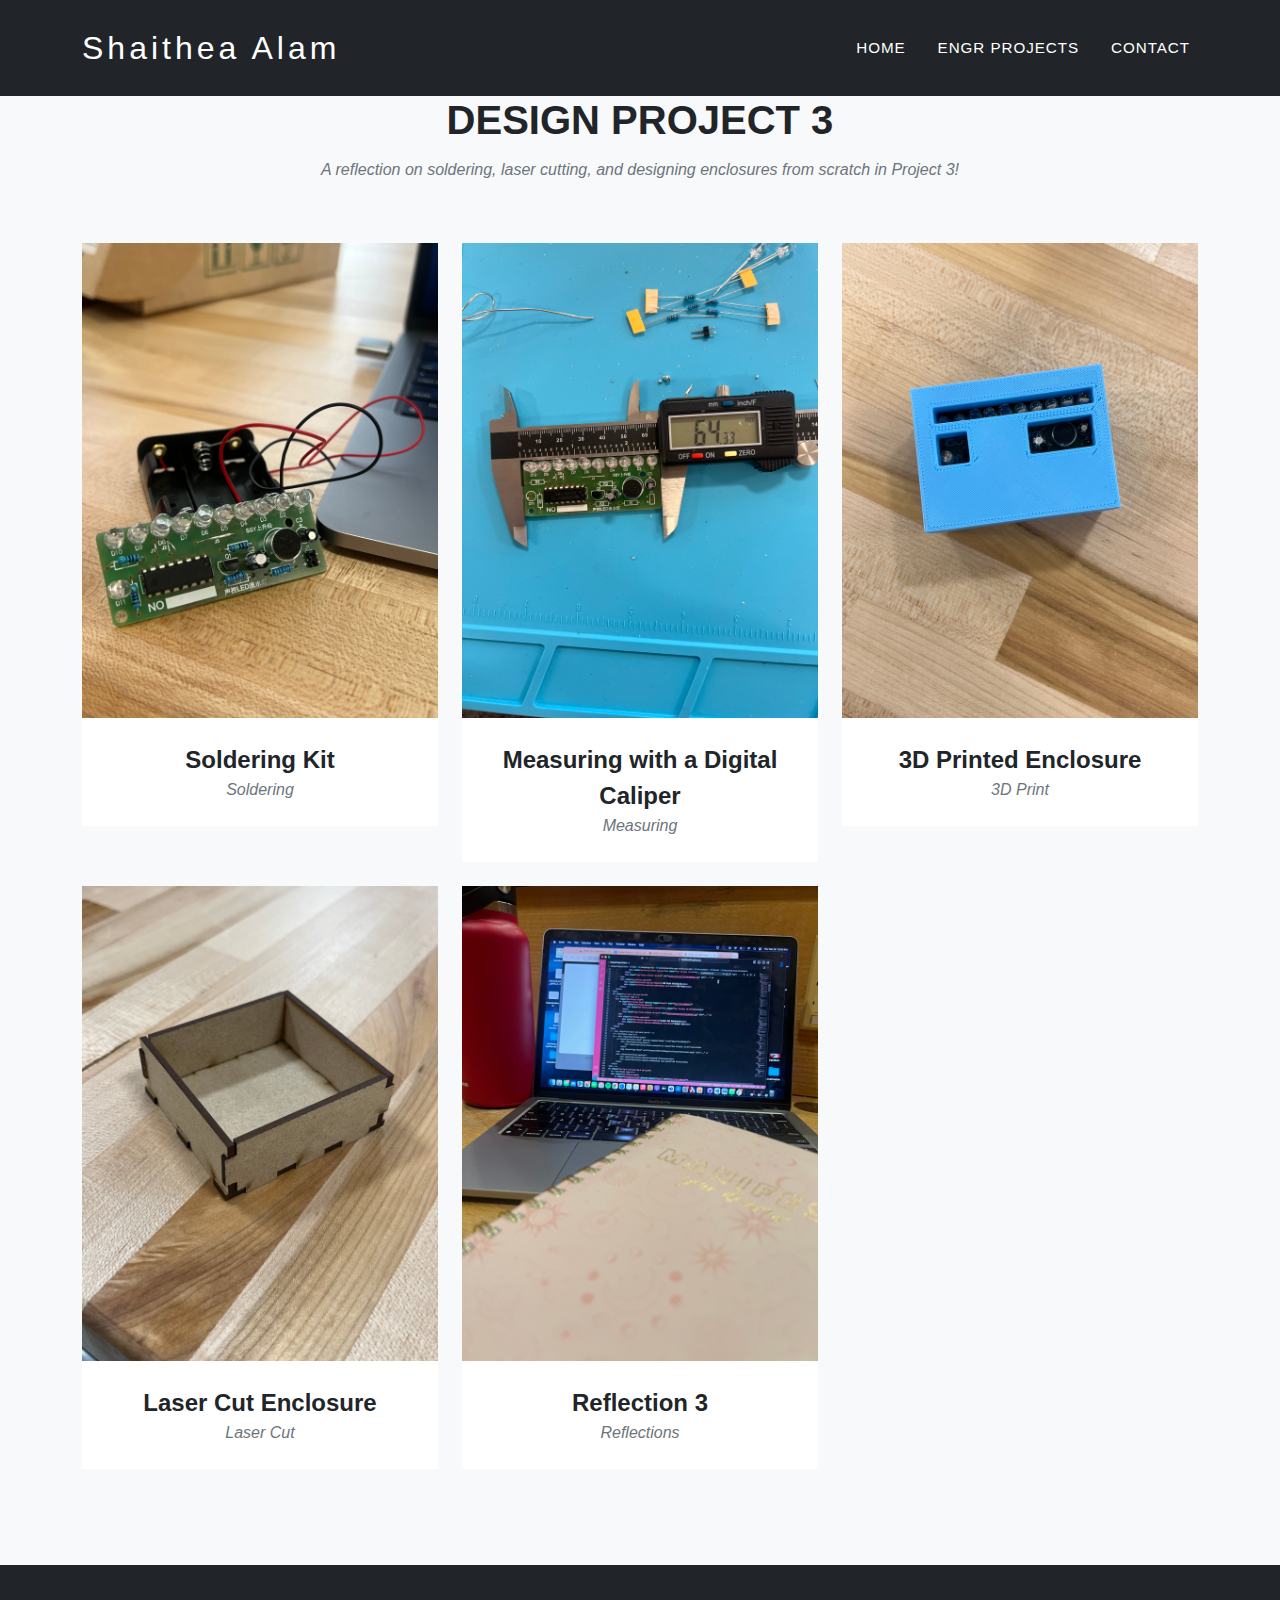
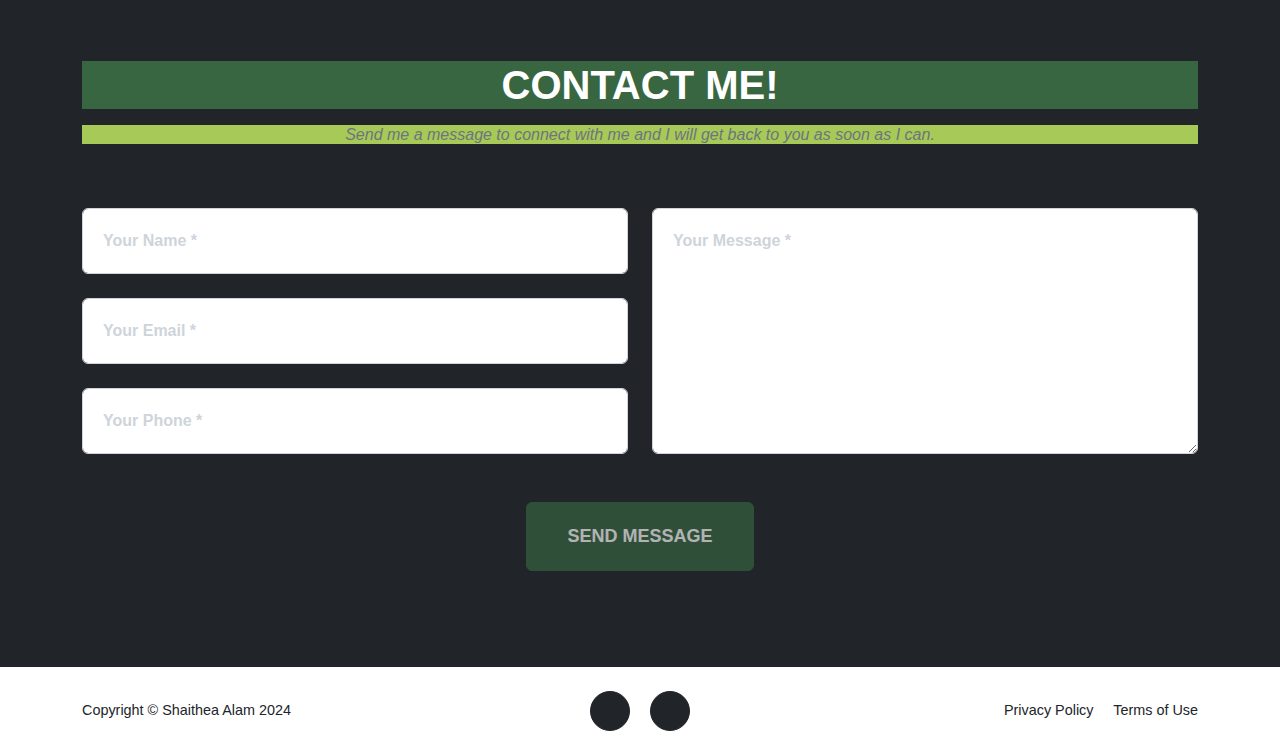
==== commit 37d20749: "changing colorscheme" ====
--- a/designProject3.html
+++ b/designProject3.html
@@ -285,9 +285,8 @@
     <section class="page-section" id="contact">
         <div class="container">
             <div class="text-center">
-                <h2 class="section-heading text-uppercase" style="background-color: #ffc800">Contact Me!</h2>
-                <h3 class="section-subheading text-muted" style="background-color: #FFE173">Send me a message to connect
-                    with me and I will get back to you as soon as I can.</h3>
+                <h2 class="section-heading text-uppercase" style="background-color: #386641">Contact Me!</h2>
+                <h3 class="section-subheading text-muted" style="background-color: #A7C957">Send me a message to connect with me and I will get back to you as soon as I can.</h3>
             </div>
             <!-- * * * * * * * * * * * * * * *-->
             <!-- * * SB Forms Contact Form * *-->
